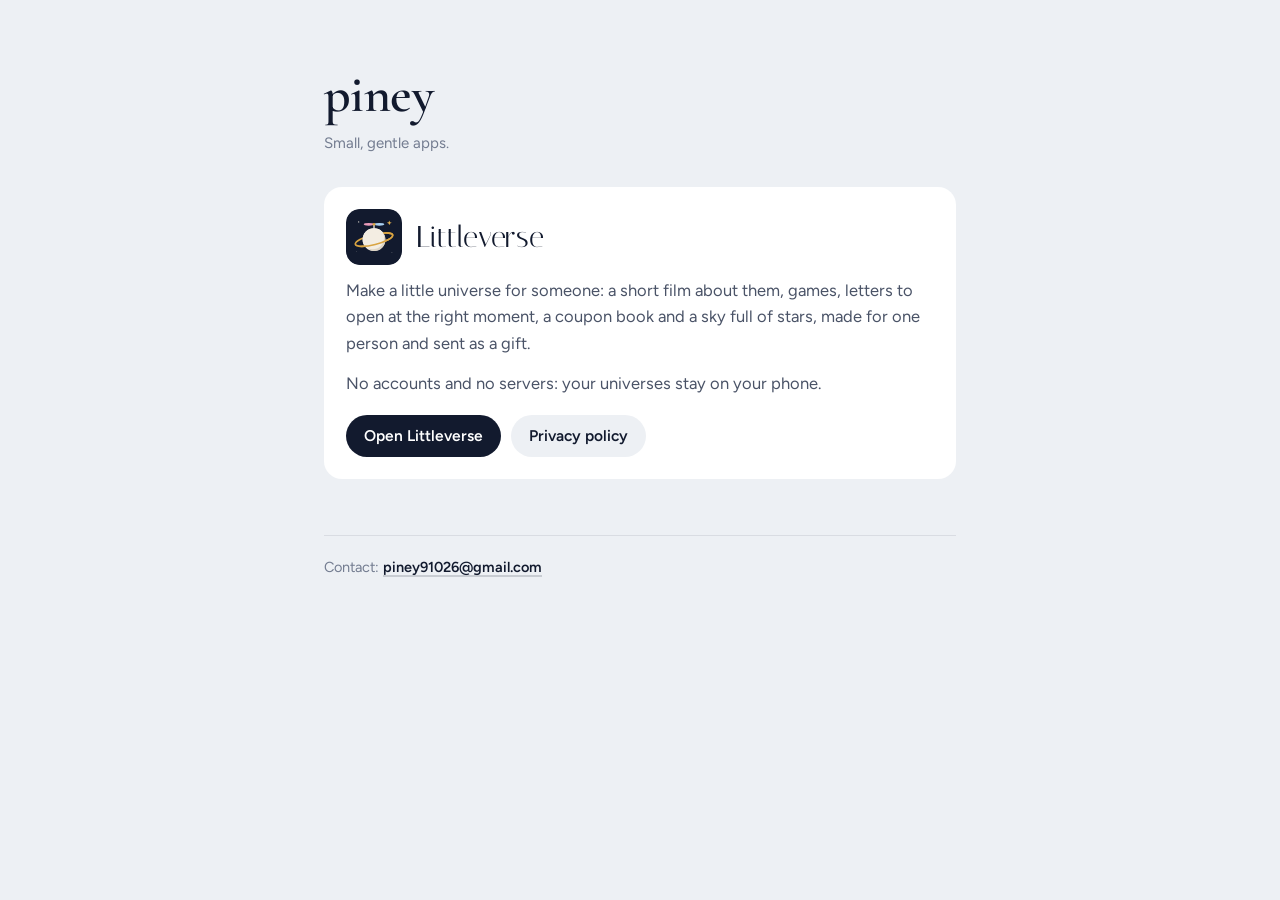
==== index.html @ cbb9a74a "Publish Littleverse 2026-10-27" ====
<!doctype html>
<html lang="en">
<head>
<meta charset="utf-8">
<meta name="viewport" content="width=device-width, initial-scale=1, viewport-fit=cover">
<title>piney</title>
<meta name="description" content="Small apps by piney, including Littleverse: make a little universe for someone.">
<meta name="theme-color" content="#edf0f4">
<meta name="color-scheme" content="light">
<meta name="referrer" content="no-referrer">
<link rel="icon" href="littleverse/assets/icon.svg" type="image/svg+xml">
<link rel="stylesheet" href="littleverse/css/fonts.css">
<style>
  :root{
    --canvas:#edf0f4; --surface:#fff; --ink:#121a2e; --ink-2:#4a5367; --ink-3:#737c90;
    --rule:rgba(18,26,46,.09); --rule-2:rgba(18,26,46,.17);
    --serif:"Cormorant Garamond",Georgia,"Times New Roman",serif;
    --sans:"Figtree",system-ui,-apple-system,"Segoe UI",Roboto,sans-serif;
    color-scheme:light;
  }
  *{box-sizing:border-box}
  html{-webkit-text-size-adjust:100%;text-size-adjust:100%}
  body{margin:0;background:var(--canvas);color:var(--ink);font-family:var(--sans);font-size:16.5px;line-height:1.6;-webkit-font-smoothing:antialiased}
  .page{max-width:42rem;margin:0 auto;padding:calc(env(safe-area-inset-top) + 28px) max(20px, env(safe-area-inset-right)) calc(env(safe-area-inset-bottom) + 56px) max(20px, env(safe-area-inset-left))}
  h1{font-family:var(--serif);font-weight:600;font-size:clamp(38px, 9vw, 52px);line-height:1.02;letter-spacing:-.012em;margin:40px 0 10px}
  .lede{margin:0;color:var(--ink-3);font-size:15px}
  .card{background:var(--surface);border-radius:18px;padding:22px;margin:32px 0 0}
  .app{display:flex;align-items:center;gap:14px;margin:0 0 12px}
  .app img{width:56px;height:56px;border-radius:14px}
  .app h2{font-family:"Italiana",Georgia,serif;font-weight:400;font-size:30px;line-height:1;margin:0}
  p{margin:0 0 14px;color:var(--ink-2)}
  .links{display:flex;flex-wrap:wrap;gap:10px;margin:18px 0 0}
  .btn{display:inline-block;border-radius:999px;padding:9px 18px;font-weight:600;font-size:15.5px;text-decoration:none;color:var(--ink);background:var(--canvas)}
  .btn.primary{background:var(--ink);color:#fff}
  .btn:hover{box-shadow:inset 0 0 0 1.5px var(--rule-2)}
  a{color:var(--ink);font-weight:600;text-decoration:underline;text-decoration-color:var(--rule-2);text-decoration-thickness:1.5px;text-underline-offset:3px;overflow-wrap:anywhere}
  :focus-visible{outline:2px solid var(--ink);outline-offset:2px;border-radius:6px}
  footer{margin-top:56px;padding-top:20px;border-top:1px solid var(--rule);color:var(--ink-3);font-size:14.5px}
  footer p{color:var(--ink-3)}
</style>
</head>
<body>
<main class="page">
<h1>piney</h1>
<p class="lede">Small, gentle apps.</p>

<section class="card">
  <div class="app"><img src="littleverse/assets/icon.svg" alt=""><h2>Littleverse</h2></div>
  <p>Make a little universe for someone: a short film about them, games, letters to open at the right moment, a coupon book and a sky full of stars, made for one person and sent as a gift.</p>
  <p>No accounts and no servers: your universes stay on your phone.</p>
  <div class="links">
    <a class="btn primary" href="littleverse/">Open Littleverse</a>
    <a class="btn" href="littleverse/privacy.html">Privacy policy</a>
  </div>
</section>

<footer>
  <p>Contact: <a href="mailto:piney91026@gmail.com">piney91026@gmail.com</a></p>
</footer>
</main>
</body>
</html>
---- littleverse/css/fonts.css ----
/* Self-hosted fonts (SIL Open Font License), from Fontsource. */
@font-face{font-family:"Italiana";src:url(../assets/fonts/italiana-latin-400-normal.woff2) format("woff2");font-weight:400;font-style:normal;font-display:swap}
@font-face{font-family:"Cormorant Garamond";src:url(../assets/fonts/cormorant-garamond-latin-400-normal.woff2) format("woff2");font-weight:400;font-style:normal;font-display:swap}
@font-face{font-family:"Cormorant Garamond";src:url(../assets/fonts/cormorant-garamond-latin-400-italic.woff2) format("woff2");font-weight:400;font-style:italic;font-display:swap}
@font-face{font-family:"Cormorant Garamond";src:url(../assets/fonts/cormorant-garamond-latin-500-normal.woff2) format("woff2");font-weight:500;font-style:normal;font-display:swap}
@font-face{font-family:"Cormorant Garamond";src:url(../assets/fonts/cormorant-garamond-latin-500-italic.woff2) format("woff2");font-weight:500;font-style:italic;font-display:swap}
@font-face{font-family:"Cormorant Garamond";src:url(../assets/fonts/cormorant-garamond-latin-600-normal.woff2) format("woff2");font-weight:600;font-style:normal;font-display:swap}
@font-face{font-family:"Cormorant Garamond";src:url(../assets/fonts/cormorant-garamond-latin-600-italic.woff2) format("woff2");font-weight:600;font-style:italic;font-display:swap}
@font-face{font-family:"JetBrains Mono";src:url(../assets/fonts/jetbrains-mono-latin-400-normal.woff2) format("woff2");font-weight:400;font-style:normal;font-display:swap}
@font-face{font-family:"JetBrains Mono";src:url(../assets/fonts/jetbrains-mono-latin-600-normal.woff2) format("woff2");font-weight:600;font-style:normal;font-display:swap}
@font-face{font-family:"Caveat";src:url(../assets/fonts/caveat-latin-500-normal.woff2) format("woff2");font-weight:500;font-style:normal;font-display:swap}
@font-face{font-family:"Caveat";src:url(../assets/fonts/caveat-latin-700-normal.woff2) format("woff2");font-weight:700;font-style:normal;font-display:swap}
@font-face{font-family:"Figtree";src:url(../assets/fonts/figtree-latin-wght-normal.woff2) format("woff2-variations");font-weight:300 900;font-style:normal;font-display:swap}
@font-face{font-family:"Figtree";src:url(../assets/fonts/figtree-latin-wght-italic.woff2) format("woff2-variations");font-weight:300 900;font-style:italic;font-display:swap}
/* Italiana's digits read like letters ("1" ≈ "I"). Borrow lining digits from Cormorant Garamond for display text. */
@font-face{font-family:"Italiana";src:url(../assets/fonts/cormorant-garamond-latin-500-normal.woff2) format("woff2");font-weight:400;font-style:normal;font-display:swap;unicode-range:U+0030-0039}
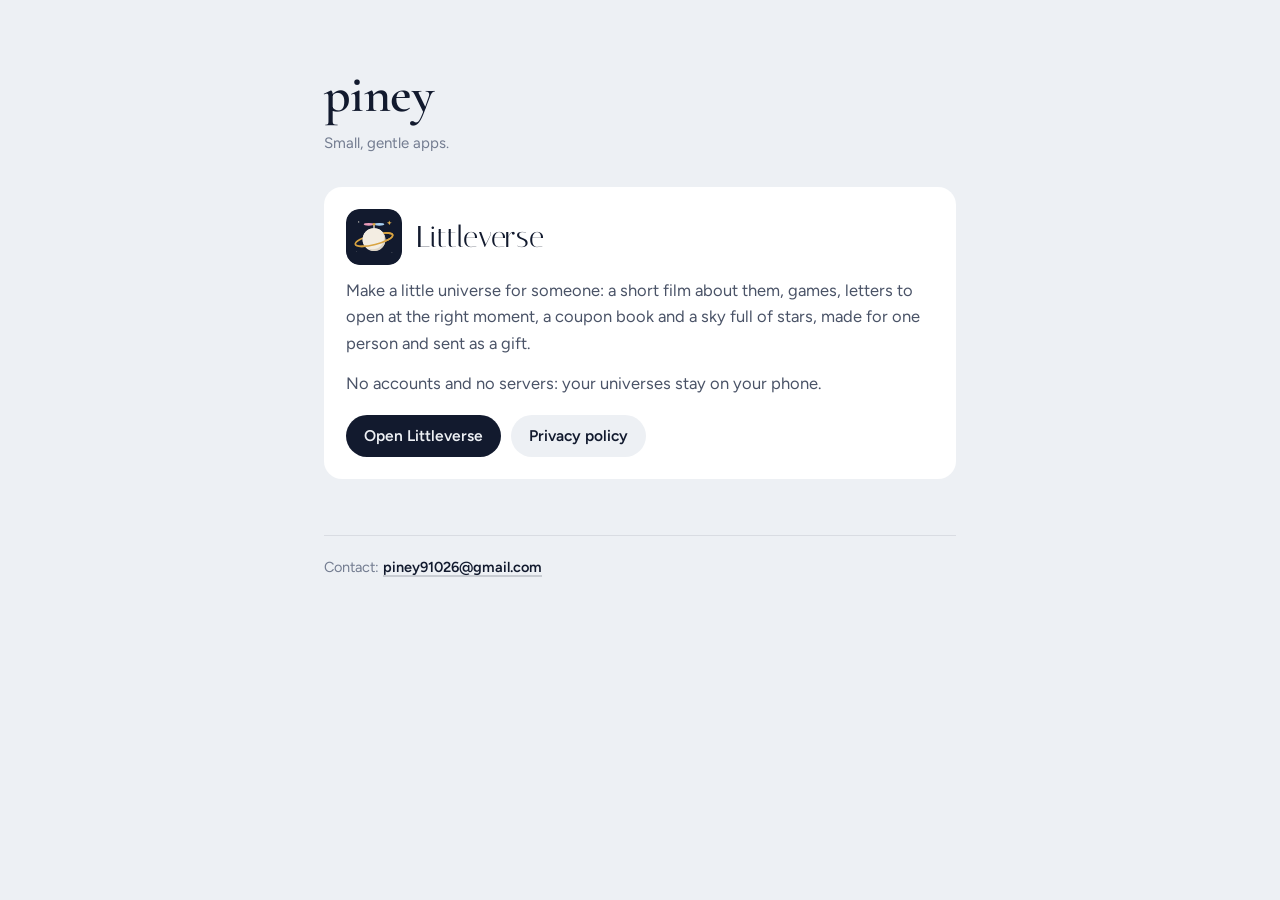
==== commit af166e9c: "Publish Littleverse 2026-10-27" ====
--- a/index.html
+++ b/index.html
@@ -5,8 +5,9 @@
 <meta name="viewport" content="width=device-width, initial-scale=1, viewport-fit=cover">
 <title>piney</title>
 <meta name="description" content="Small apps by piney, including Littleverse: make a little universe for someone.">
-<meta name="theme-color" content="#edf0f4">
-<meta name="color-scheme" content="light">
+<meta name="theme-color" content="#edf0f4" media="(prefers-color-scheme: light)">
+<meta name="theme-color" content="#0e1220" media="(prefers-color-scheme: dark)">
+<meta name="color-scheme" content="light dark">
 <meta name="referrer" content="no-referrer">
 <link rel="icon" href="littleverse/assets/icon.svg" type="image/svg+xml">
 <link rel="stylesheet" href="littleverse/css/fonts.css">
@@ -17,6 +18,10 @@
     --serif:"Cormorant Garamond",Georgia,"Times New Roman",serif;
     --sans:"Figtree",system-ui,-apple-system,"Segoe UI",Roboto,sans-serif;
     color-scheme:light;
+  }
+  @media (prefers-color-scheme:dark){
+    :root{--canvas:#0e1220; --surface:#171c2b; --ink:#e8ebf2; --ink-2:#b3bacb; --ink-3:#8b93a7;
+      --rule:rgba(232,235,242,.09); --rule-2:rgba(232,235,242,.2); color-scheme:dark}
   }
   *{box-sizing:border-box}
   html{-webkit-text-size-adjust:100%;text-size-adjust:100%}
@@ -31,7 +36,7 @@
   p{margin:0 0 14px;color:var(--ink-2)}
   .links{display:flex;flex-wrap:wrap;gap:10px;margin:18px 0 0}
   .btn{display:inline-block;border-radius:999px;padding:9px 18px;font-weight:600;font-size:15.5px;text-decoration:none;color:var(--ink);background:var(--canvas)}
-  .btn.primary{background:var(--ink);color:#fff}
+  .btn.primary{background:var(--ink);color:var(--canvas)}
   .btn:hover{box-shadow:inset 0 0 0 1.5px var(--rule-2)}
   a{color:var(--ink);font-weight:600;text-decoration:underline;text-decoration-color:var(--rule-2);text-decoration-thickness:1.5px;text-underline-offset:3px;overflow-wrap:anywhere}
   :focus-visible{outline:2px solid var(--ink);outline-offset:2px;border-radius:6px}
